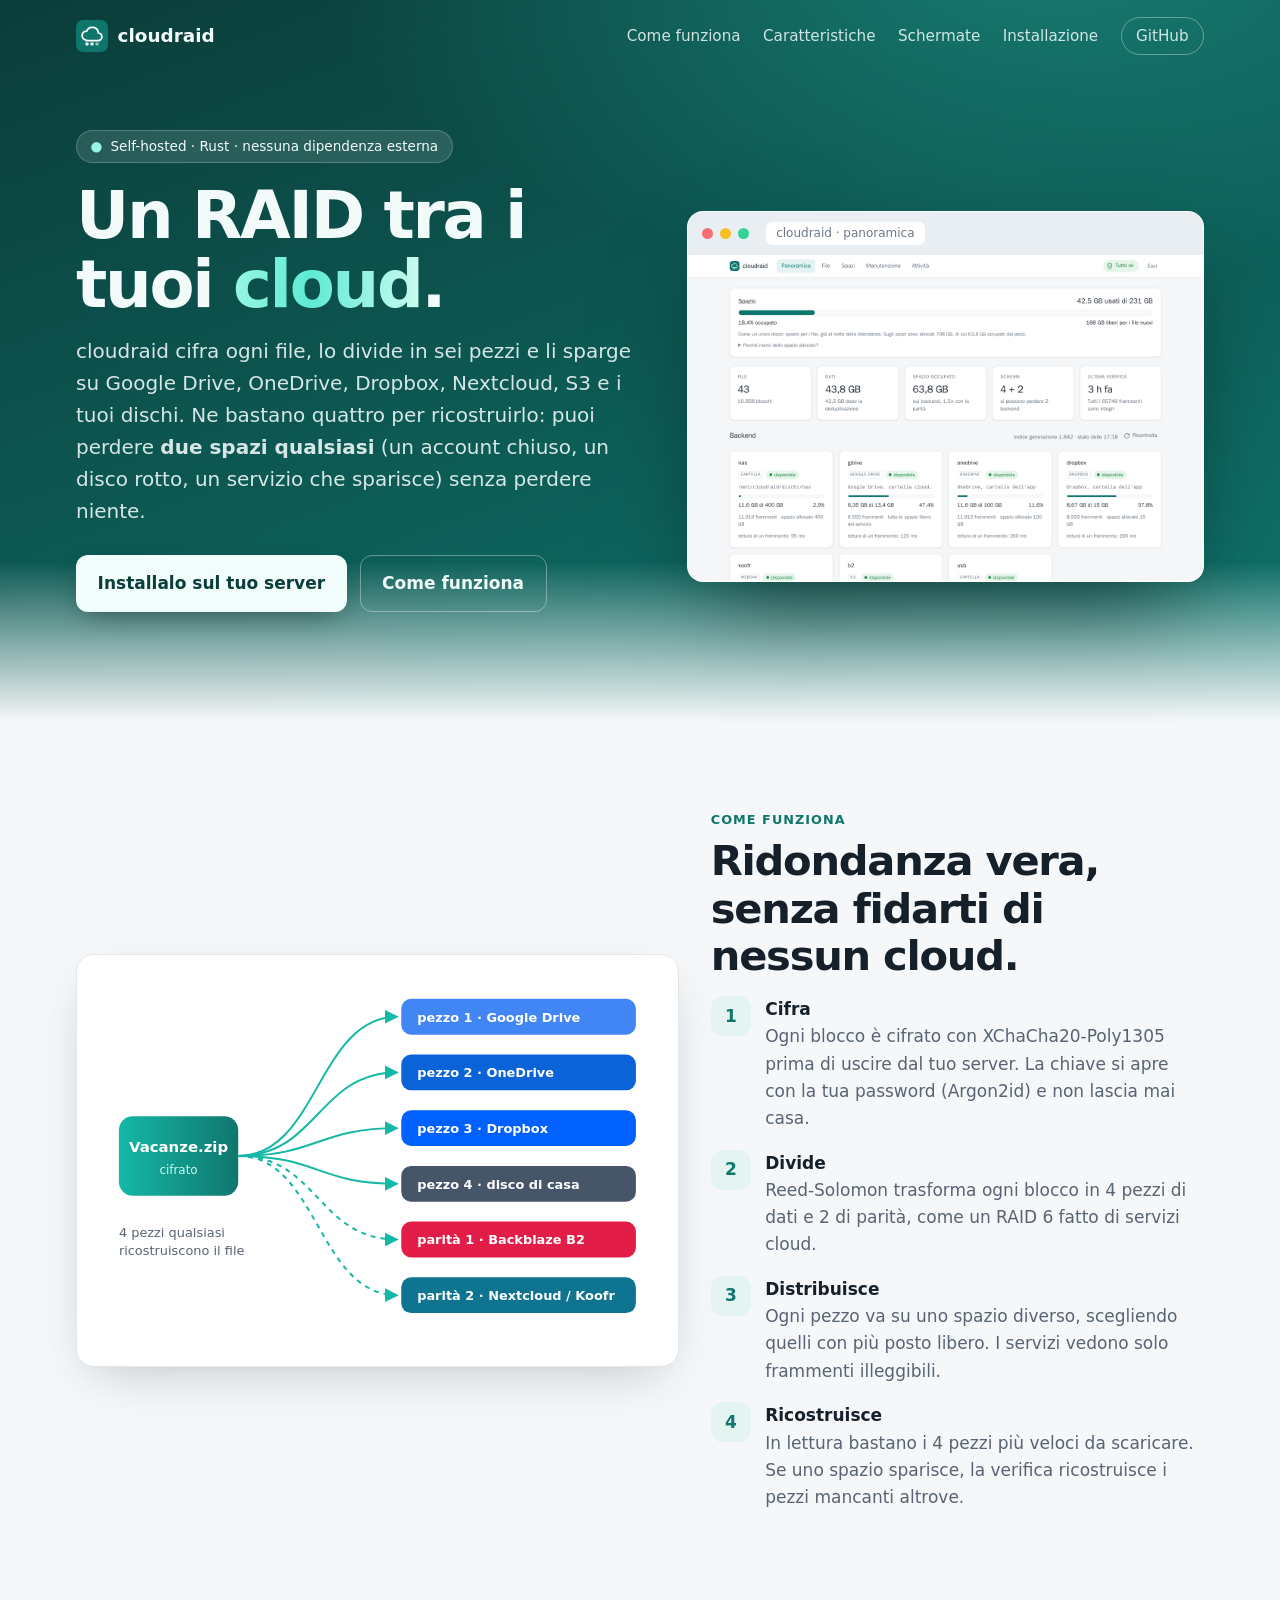
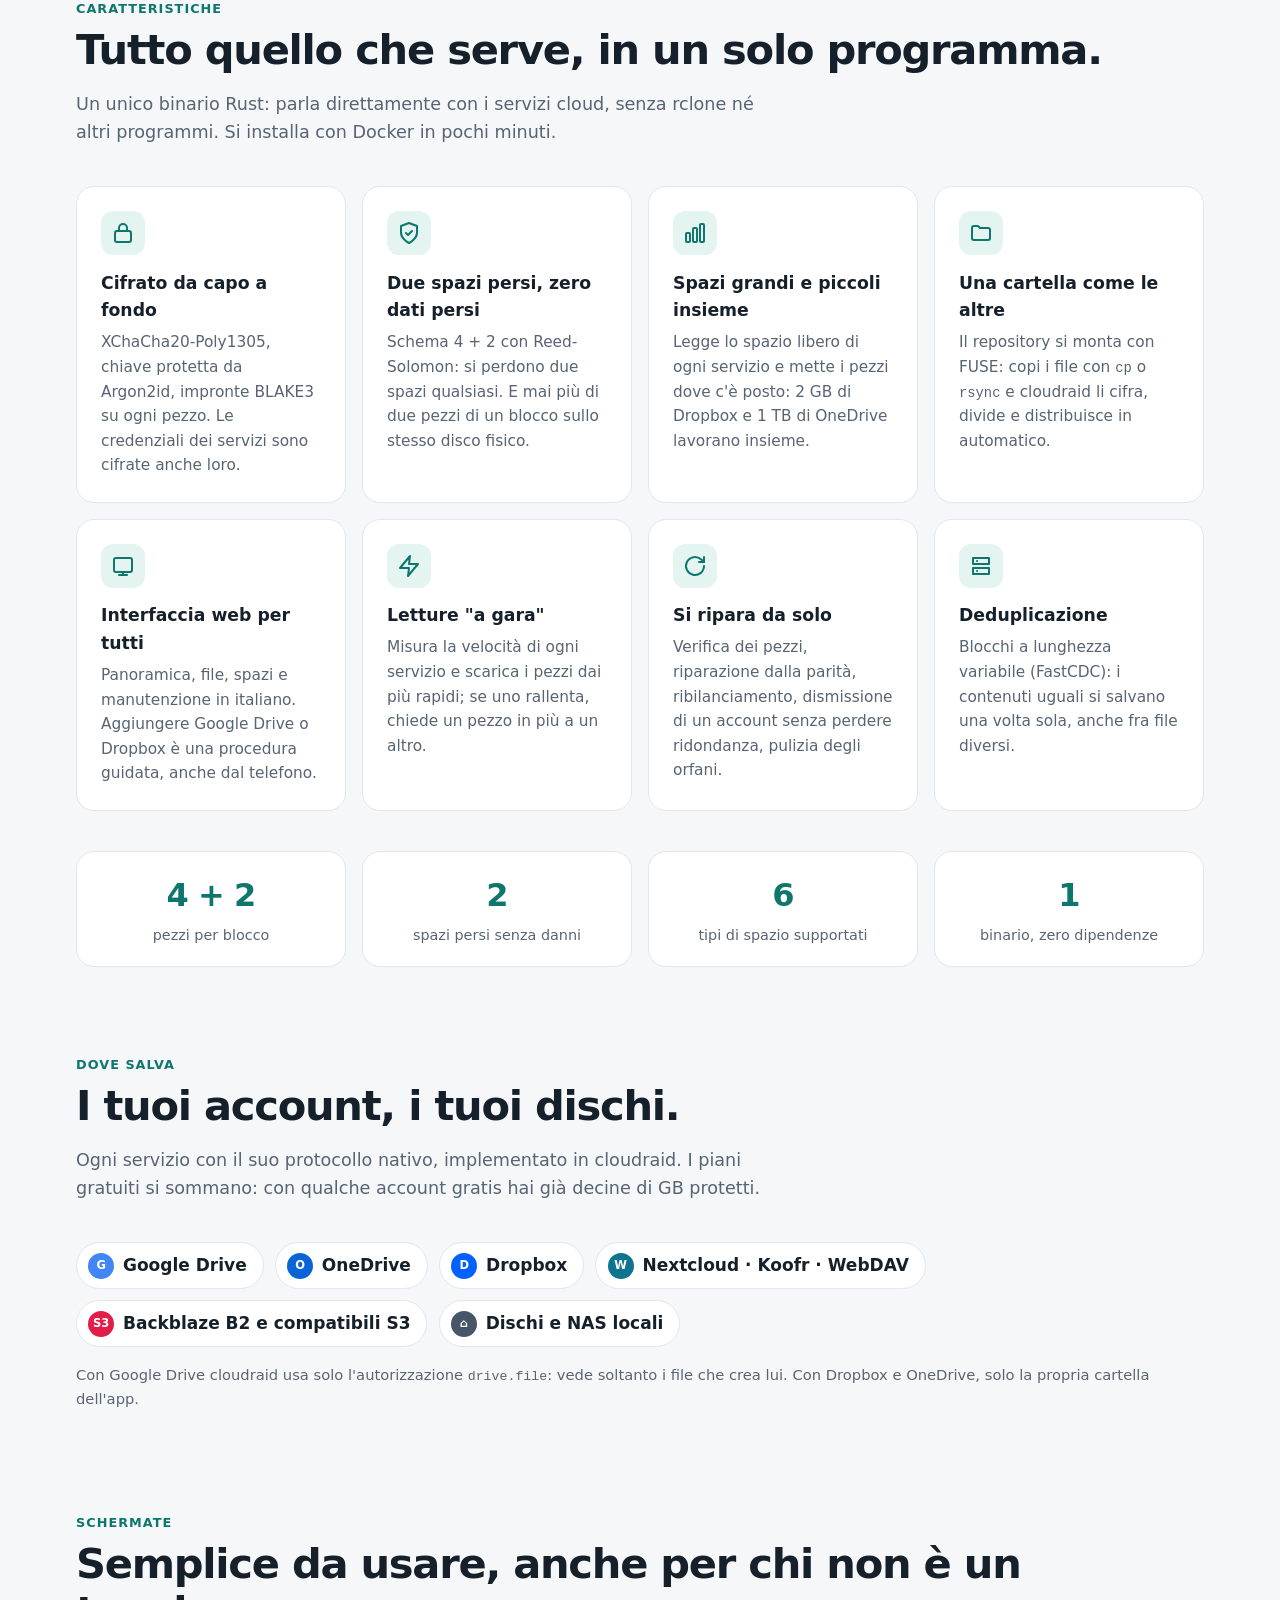
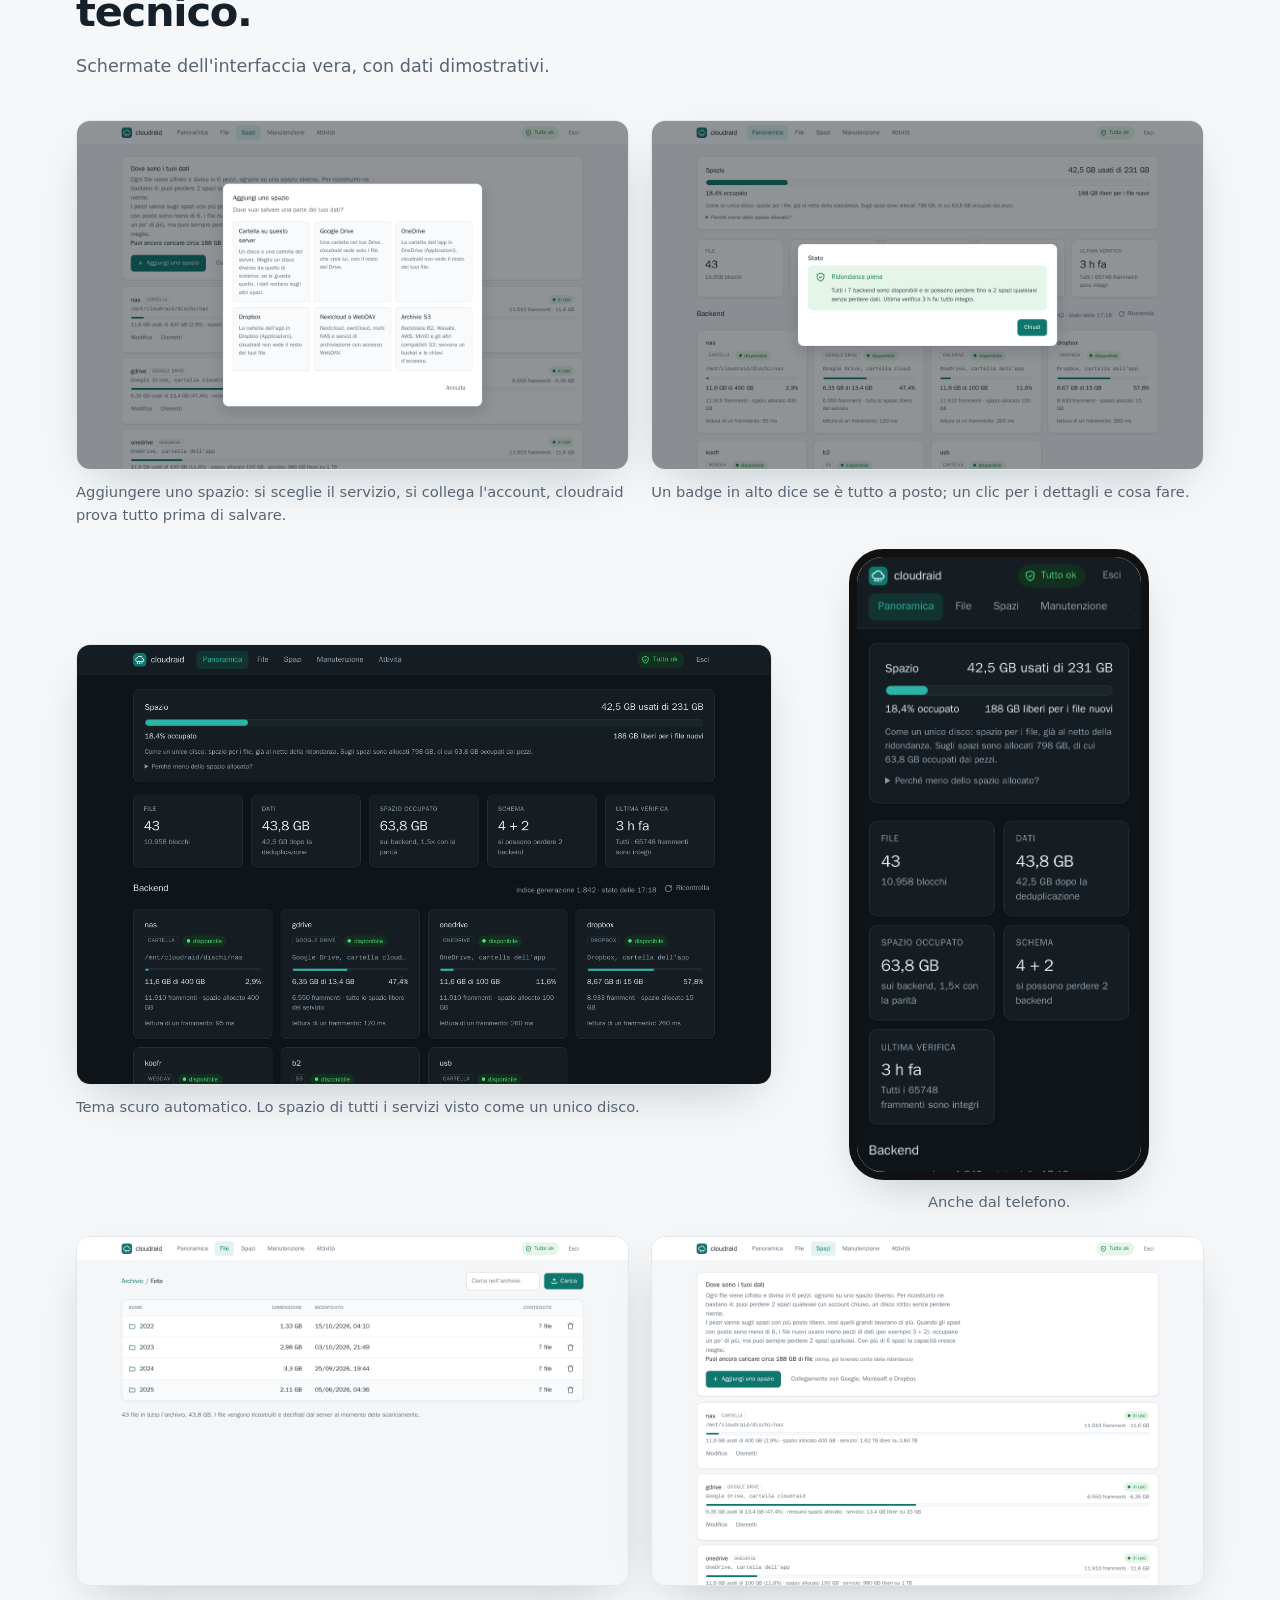
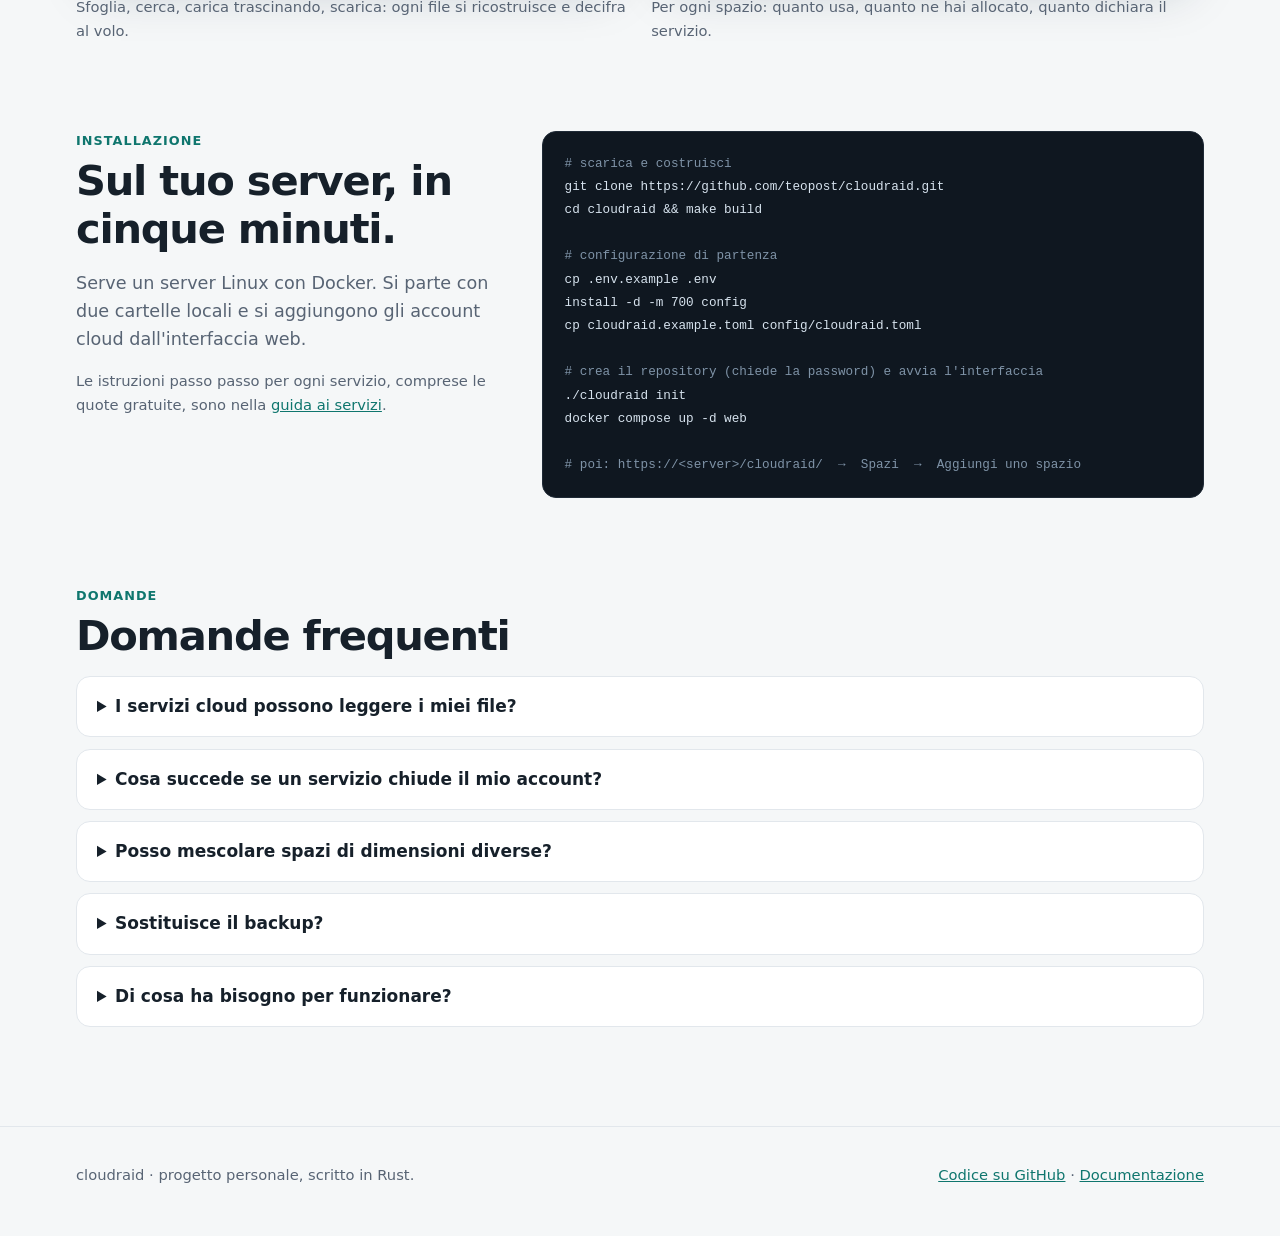
==== index.html @ 2f9f4016 "Landing page di cloudraid Co-Authored-By: Claude Opus 5.5 <noreply@anthropic.com>" ====
<!doctype html>
<html lang="it">
<head>
<meta charset="utf-8">
<meta name="viewport" content="width=device-width, initial-scale=1">
<title>cloudraid · un RAID tra i tuoi cloud</title>
<meta name="description" content="cloudraid divide ogni file in pezzi cifrati e li distribuisce su più servizi cloud e dischi: puoi perderne due qualsiasi senza perdere niente. Self-hosted, scritto in Rust, senza dipendenze esterne.">
<meta property="og:title" content="cloudraid · un RAID tra i tuoi cloud">
<meta property="og:description" content="Backup cifrato e ridondante su Google Drive, OneDrive, Dropbox, WebDAV, S3 e dischi locali. Puoi perdere due spazi qualsiasi senza perdere niente.">
<meta property="og:image" content="https://teopost.github.io/cloudraid/img/panoramica.png">
<meta property="og:type" content="website">
<link rel="icon" href="img/favicon.svg" type="image/svg+xml">
<style>
:root {
  --bg: #f5f7f8; --bg-2: #ffffff; --text: #16202a; --muted: #586474; --border: #e2e7ec;
  --accent: #0f766e; --accent-2: #14b8a6; --accent-soft: #e3f4f1; --shadow: 0 18px 50px -20px rgba(15, 40, 60, .28);
  --hero-1: #0b3d3a; --hero-2: #0f766e; --hero-text: #f2fbfa; --code-bg: #0f1720; --code-text: #d7e3ee;
  --radius: 18px;
}
@media (prefers-color-scheme: dark) {
  :root { --bg: #0d1217; --bg-2: #141b22; --text: #e7edf3; --muted: #9aa8b6; --border: #26313c;
    --accent: #2dd4bf; --accent-2: #5eead4; --accent-soft: #10302d; --shadow: 0 18px 50px -20px rgba(0, 0, 0, .7);
    --hero-1: #062724; --hero-2: #0c4f49; }
}
* { box-sizing: border-box; }
html { scroll-behavior: smooth; }
body { margin: 0; background: var(--bg); color: var(--text); font: 17px/1.6 ui-sans-serif, system-ui, -apple-system, "Segoe UI", Roboto, "Helvetica Neue", Arial, sans-serif; -webkit-font-smoothing: antialiased; }
img { max-width: 100%; height: auto; display: block; }
a { color: var(--accent); }
.wrap { max-width: 1160px; margin: 0 auto; padding: 0 16px; }
code { font-family: ui-monospace, SFMono-Regular, Menlo, Consolas, monospace; font-size: .9em; }

/* barra */
.nav { position: absolute; top: 0; left: 0; right: 0; z-index: 5; }
.nav .wrap { display: flex; align-items: center; justify-content: space-between; height: 72px; }
.logo { display: flex; align-items: center; gap: .6rem; color: var(--hero-text); text-decoration: none; font-weight: 700; font-size: 1.15rem; }
.logo img { width: 32px; height: 32px; }
.nav-links { display: flex; gap: 1.4rem; align-items: center; }
.nav-links a { color: rgba(242, 251, 250, .85); text-decoration: none; font-size: .95rem; }
.nav-links a:hover { color: #fff; }
.nav-links .gh { border: 1px solid rgba(255, 255, 255, .35); border-radius: 99px; padding: .35rem .9rem; }

/* eroe */
.hero { position: relative; overflow: hidden; color: var(--hero-text); background: radial-gradient(1200px 600px at 80% -10%, rgba(45, 212, 191, .35), transparent 60%), linear-gradient(160deg, var(--hero-1), var(--hero-2)); padding: 130px 0 110px; }
.hero::after { content: ""; position: absolute; inset: auto 0 0 0; height: 160px; background: linear-gradient(transparent, var(--bg)); }
.hero-grid { position: relative; z-index: 1; display: grid; gap: 2.5rem; }
.eyebrow { display: inline-flex; gap: .5rem; align-items: center; background: rgba(255, 255, 255, .12); border: 1px solid rgba(255, 255, 255, .2); border-radius: 99px; padding: .3rem .85rem; font-size: .85rem; }
.eyebrow b { color: #99f6e4; }
.hero h1 { font-size: clamp(2.3rem, 5.4vw, 4.1rem); line-height: 1.05; letter-spacing: -.035em; margin: 1.1rem 0 1rem; max-width: 15ch; }
.hero h1 span { background: linear-gradient(90deg, #99f6e4, #5eead4 40%, #ccfbf1); -webkit-background-clip: text; background-clip: text; color: transparent; }
.hero p.lead { font-size: clamp(1.05rem, 2vw, 1.25rem); max-width: 40rem; color: rgba(242, 251, 250, .88); margin: 0 0 1.8rem; }
.cta { display: flex; flex-wrap: wrap; gap: .8rem; }
.btn { display: inline-flex; align-items: center; gap: .5rem; padding: .85rem 1.35rem; border-radius: 12px; font-weight: 650; text-decoration: none; transition: transform .15s ease, box-shadow .15s ease; }
.btn:hover { transform: translateY(-1px); }
.btn-primary { background: #f0fdfa; color: #0b3d3a; box-shadow: 0 10px 30px -10px rgba(0, 0, 0, .45); }
.btn-ghost { color: #f0fdfa; border: 1px solid rgba(255, 255, 255, .35); }
.shot { border-radius: 14px; overflow: hidden; box-shadow: var(--shadow); border: 1px solid var(--border); background: var(--bg-2); }
.browser { border-radius: 16px; overflow: hidden; box-shadow: 0 40px 90px -30px rgba(0, 0, 0, .55); border: 1px solid rgba(255, 255, 255, .18); background: #fff; }
.browser-bar { display: flex; gap: 7px; align-items: center; padding: 10px 14px; background: #e9eef2; }
.browser-bar i { width: 11px; height: 11px; border-radius: 50%; background: #f87171; display: block; }
.browser-bar i:nth-child(2) { background: #fbbf24; } .browser-bar i:nth-child(3) { background: #34d399; }
.browser-bar span { margin-left: 10px; font-size: .75rem; color: #6b7785; background: #fff; border-radius: 6px; padding: 2px 10px; }
.hero-shot { position: relative; z-index: 1; margin-top: 3.2rem; }

/* sezioni */
section { padding: 88px 0; }
.kicker { color: var(--accent); font-weight: 700; letter-spacing: .08em; text-transform: uppercase; font-size: .8rem; }
h2 { font-size: clamp(1.8rem, 3.6vw, 2.6rem); letter-spacing: -.03em; line-height: 1.15; margin: .4rem 0 1rem; }
.sub { color: var(--muted); font-size: 1.1rem; max-width: 44rem; margin: 0 0 2.5rem; }

/* come funziona */
.how { display: grid; gap: 2rem; align-items: center; }
.diagram { background: var(--bg-2); border: 1px solid var(--border); border-radius: var(--radius); padding: 22px; box-shadow: var(--shadow); }
.diagram svg { width: 100%; height: auto; }
.diagram text { font-family: inherit; fill: var(--text); }
.steps { display: grid; gap: 1.1rem; margin: 0; padding: 0; list-style: none; counter-reset: s; }
.steps li { counter-increment: s; display: grid; grid-template-columns: 40px 1fr; gap: .9rem; align-items: start; }
.steps li::before { content: counter(s); display: grid; place-items: center; width: 40px; height: 40px; border-radius: 12px; background: var(--accent-soft); color: var(--accent); font-weight: 800; }
.steps b { display: block; }
.steps span { color: var(--muted); }

/* caratteristiche */
.features { display: grid; gap: 1rem; grid-template-columns: repeat(auto-fit, minmax(250px, 1fr)); }
.card { background: var(--bg-2); border: 1px solid var(--border); border-radius: var(--radius); padding: 24px; transition: transform .2s ease, box-shadow .2s ease; }
.card:hover { transform: translateY(-3px); box-shadow: var(--shadow); }
.ico { width: 44px; height: 44px; border-radius: 12px; display: grid; place-items: center; background: var(--accent-soft); color: var(--accent); margin-bottom: .9rem; }
.ico svg { width: 24px; height: 24px; }
.card h3 { margin: 0 0 .35rem; font-size: 1.08rem; }
.card p { margin: 0; color: var(--muted); font-size: .96rem; }

/* servizi */
.services { display: flex; flex-wrap: wrap; gap: .7rem; }
.svc { display: inline-flex; align-items: center; gap: .55rem; background: var(--bg-2); border: 1px solid var(--border); border-radius: 99px; padding: .55rem 1rem .55rem .7rem; font-weight: 600; }
.svc i { width: 26px; height: 26px; border-radius: 50%; display: grid; place-items: center; color: #fff; font-style: normal; font-size: .72rem; font-weight: 800; }
.note { color: var(--muted); font-size: .92rem; margin-top: 1rem; }

/* galleria */
.gallery { display: grid; gap: 1.4rem; }
.gallery figure { margin: 0; }
.gallery figcaption { color: var(--muted); font-size: .92rem; margin-top: .6rem; }
.gallery .row { display: grid; gap: 1.4rem; }
.phone { max-width: 300px; margin: 0 auto; border-radius: 34px; overflow: hidden; border: 8px solid #111; box-shadow: var(--shadow); }

/* numeri */
.stats { display: grid; grid-template-columns: repeat(auto-fit, minmax(170px, 1fr)); gap: 1rem; margin-top: 2.5rem; }
.stat { text-align: center; padding: 18px; border-radius: var(--radius); background: var(--bg-2); border: 1px solid var(--border); }
.stat b { display: block; font-size: 2rem; letter-spacing: -.03em; color: var(--accent); }
.stat span { color: var(--muted); font-size: .9rem; }

/* installazione */
pre { background: var(--code-bg); color: var(--code-text); border-radius: 14px; padding: 20px 22px; overflow-x: auto; font-size: .88rem; line-height: 1.65; margin: 0; border: 1px solid #1f2a36; }
pre .c { color: #7f93a7; }
.install { display: grid; gap: 1.5rem; align-items: start; }

/* domande */
details { background: var(--bg-2); border: 1px solid var(--border); border-radius: 14px; padding: 16px 20px; margin-bottom: .7rem; }
summary { cursor: pointer; font-weight: 650; }
details p { color: var(--muted); margin: .7rem 0 0; }

footer { border-top: 1px solid var(--border); padding: 36px 0 50px; color: var(--muted); font-size: .92rem; }
footer .wrap { display: flex; flex-wrap: wrap; justify-content: space-between; gap: 1rem; }

@media (min-width: 900px) {
  .hero-grid { grid-template-columns: 1.05fr .95fr; align-items: center; }
  .how { grid-template-columns: 1.1fr .9fr; }
  .gallery .row { grid-template-columns: 1fr 1fr; }
  .gallery .row.wide { grid-template-columns: 1.7fr 1fr; align-items: center; }
  .install { grid-template-columns: .8fr 1.2fr; }
}
@media (max-width: 640px) {
  .nav-links a:not(.gh) { display: none; }
  section { padding: 64px 0; }
  .hero { padding-top: 104px; }
}
@media (prefers-reduced-motion: reduce) { * { transition: none !important; scroll-behavior: auto !important; } }
</style>
</head>
<body>

<header class="nav">
  <div class="wrap">
    <a class="logo" href="#"><img src="img/favicon.svg" alt="">cloudraid</a>
    <nav class="nav-links" aria-label="Sezioni">
      <a href="#come-funziona">Come funziona</a>
      <a href="#caratteristiche">Caratteristiche</a>
      <a href="#schermate">Schermate</a>
      <a href="#installazione">Installazione</a>
      <a class="gh" href="https://github.com/teopost/cloudraid">GitHub</a>
    </nav>
  </div>
</header>

<div class="hero">
  <div class="wrap">
    <div class="hero-grid">
      <div>
        <span class="eyebrow"><b>●</b> Self-hosted · Rust · nessuna dipendenza esterna</span>
        <h1>Un RAID tra i tuoi <span>cloud</span>.</h1>
        <p class="lead">cloudraid cifra ogni file, lo divide in sei pezzi e li sparge su Google Drive, OneDrive, Dropbox,
          Nextcloud, S3 e i tuoi dischi. Ne bastano quattro per ricostruirlo: puoi perdere <b>due spazi qualsiasi</b>
          (un account chiuso, un disco rotto, un servizio che sparisce) senza perdere niente.</p>
        <div class="cta">
          <a class="btn btn-primary" href="#installazione">Installalo sul tuo server</a>
          <a class="btn btn-ghost" href="#come-funziona">Come funziona</a>
        </div>
      </div>
      <div class="browser hero-shot">
        <div class="browser-bar"><i></i><i></i><i></i><span>cloudraid · panoramica</span></div>
        <img src="img/panoramica.png" alt="La panoramica di cloudraid: spazio come un unico disco e stato dei sette spazi" width="2720" height="1720">
      </div>
    </div>
  </div>
</div>

<section id="come-funziona">
  <div class="wrap how">
    <div class="diagram" aria-label="Schema: un file cifrato diviso in sei pezzi su sei spazi diversi">
      <svg viewBox="0 0 560 360" role="img">
        <defs>
          <linearGradient id="g" x1="0" x2="1"><stop offset="0" stop-color="#14b8a6"/><stop offset="1" stop-color="#0f766e"/></linearGradient>
          <marker id="a" viewBox="0 0 10 10" refX="9" refY="5" markerWidth="7" markerHeight="7" orient="auto"><path d="M0 0L10 5L0 10z" fill="#14b8a6"/></marker>
        </defs>
        <rect x="20" y="140" width="120" height="80" rx="14" fill="url(#g)"/>
        <text x="80" y="176" text-anchor="middle" font-size="15" font-weight="700" style="fill:#fff">Vacanze.zip</text>
        <text x="80" y="198" text-anchor="middle" font-size="12" style="fill:#ccfbf1">cifrato</text>
        <g stroke="#14b8a6" stroke-width="2" fill="none" marker-end="url(#a)">
          <path d="M140 180 C 220 180, 220 40, 300 40"/>
          <path d="M140 180 C 220 180, 220 96, 300 96"/>
          <path d="M140 180 C 220 180, 220 152, 300 152"/>
          <path d="M140 180 C 220 180, 220 208, 300 208"/>
          <path d="M140 180 C 220 180, 220 264, 300 264" stroke-dasharray="5 5"/>
          <path d="M140 180 C 220 180, 220 320, 300 320" stroke-dasharray="5 5"/>
        </g>
        <g font-size="13" font-weight="650">
          <rect x="304" y="22" width="236" height="36" rx="10" fill="#4285f4"/><text x="320" y="45" style="fill:#fff">pezzo 1 · Google Drive</text>
          <rect x="304" y="78" width="236" height="36" rx="10" fill="#0a64d8"/><text x="320" y="101" style="fill:#fff">pezzo 2 · OneDrive</text>
          <rect x="304" y="134" width="236" height="36" rx="10" fill="#0061fe"/><text x="320" y="157" style="fill:#fff">pezzo 3 · Dropbox</text>
          <rect x="304" y="190" width="236" height="36" rx="10" fill="#475569"/><text x="320" y="213" style="fill:#fff">pezzo 4 · disco di casa</text>
          <rect x="304" y="246" width="236" height="36" rx="10" fill="#e11d48"/><text x="320" y="269" style="fill:#fff">parità 1 · Backblaze B2</text>
          <rect x="304" y="302" width="236" height="36" rx="10" fill="#0e7490"/><text x="320" y="325" style="fill:#fff">parità 2 · Nextcloud / Koofr</text>
        </g>
        <text x="20" y="262" font-size="13" style="fill:var(--muted)">4 pezzi qualsiasi</text>
        <text x="20" y="280" font-size="13" style="fill:var(--muted)">ricostruiscono il file</text>
      </svg>
    </div>
    <div>
      <div class="kicker">Come funziona</div>
      <h2>Ridondanza vera, senza fidarti di nessun cloud.</h2>
      <ol class="steps">
        <li><div><b>Cifra</b><span>Ogni blocco è cifrato con XChaCha20-Poly1305 prima di uscire dal tuo server. La chiave si apre con la tua password (Argon2id) e non lascia mai casa.</span></div></li>
        <li><div><b>Divide</b><span>Reed-Solomon trasforma ogni blocco in 4 pezzi di dati e 2 di parità, come un RAID 6 fatto di servizi cloud.</span></div></li>
        <li><div><b>Distribuisce</b><span>Ogni pezzo va su uno spazio diverso, scegliendo quelli con più posto libero. I servizi vedono solo frammenti illeggibili.</span></div></li>
        <li><div><b>Ricostruisce</b><span>In lettura bastano i 4 pezzi più veloci da scaricare. Se uno spazio sparisce, la verifica ricostruisce i pezzi mancanti altrove.</span></div></li>
      </ol>
    </div>
  </div>
</section>

<section id="caratteristiche" style="padding-top:0">
  <div class="wrap">
    <div class="kicker">Caratteristiche</div>
    <h2>Tutto quello che serve, in un solo programma.</h2>
    <p class="sub">Un unico binario Rust: parla direttamente con i servizi cloud, senza rclone né altri programmi. Si installa con Docker in pochi minuti.</p>
    <div class="features">
      <div class="card"><div class="ico"><svg viewBox="0 0 24 24" fill="none" stroke="currentColor" stroke-width="2" stroke-linecap="round" stroke-linejoin="round"><rect x="4" y="10" width="16" height="11" rx="2"/><path d="M8 10V7a4 4 0 0 1 8 0v3"/></svg></div>
        <h3>Cifrato da capo a fondo</h3><p>XChaCha20-Poly1305, chiave protetta da Argon2id, impronte BLAKE3 su ogni pezzo. Le credenziali dei servizi sono cifrate anche loro.</p></div>
      <div class="card"><div class="ico"><svg viewBox="0 0 24 24" fill="none" stroke="currentColor" stroke-width="2" stroke-linecap="round" stroke-linejoin="round"><path d="M12 22s8-4 8-10V5l-8-3-8 3v7c0 6 8 10 8 10z"/><path d="m9 12 2 2 4-4"/></svg></div>
        <h3>Due spazi persi, zero dati persi</h3><p>Schema 4 + 2 con Reed-Solomon: si perdono due spazi qualsiasi. E mai più di due pezzi di un blocco sullo stesso disco fisico.</p></div>
      <div class="card"><div class="ico"><svg viewBox="0 0 24 24" fill="none" stroke="currentColor" stroke-width="2" stroke-linecap="round" stroke-linejoin="round"><rect x="3" y="12" width="4" height="9" rx="1"/><rect x="10" y="7" width="4" height="14" rx="1"/><rect x="17" y="3" width="4" height="18" rx="1"/></svg></div>
        <h3>Spazi grandi e piccoli insieme</h3><p>Legge lo spazio libero di ogni servizio e mette i pezzi dove c'è posto: 2 GB di Dropbox e 1 TB di OneDrive lavorano insieme.</p></div>
      <div class="card"><div class="ico"><svg viewBox="0 0 24 24" fill="none" stroke="currentColor" stroke-width="2" stroke-linecap="round" stroke-linejoin="round"><path d="M3 7a2 2 0 0 1 2-2h4l2 2h8a2 2 0 0 1 2 2v8a2 2 0 0 1-2 2H5a2 2 0 0 1-2-2z"/></svg></div>
        <h3>Una cartella come le altre</h3><p>Il repository si monta con FUSE: copi i file con <code>cp</code> o <code>rsync</code> e cloudraid li cifra, divide e distribuisce in automatico.</p></div>
      <div class="card"><div class="ico"><svg viewBox="0 0 24 24" fill="none" stroke="currentColor" stroke-width="2" stroke-linecap="round" stroke-linejoin="round"><rect x="3" y="4" width="18" height="14" rx="2"/><path d="M8 21h8M12 18v3"/></svg></div>
        <h3>Interfaccia web per tutti</h3><p>Panoramica, file, spazi e manutenzione in italiano. Aggiungere Google Drive o Dropbox è una procedura guidata, anche dal telefono.</p></div>
      <div class="card"><div class="ico"><svg viewBox="0 0 24 24" fill="none" stroke="currentColor" stroke-width="2" stroke-linecap="round" stroke-linejoin="round"><path d="M13 2 3 14h9l-1 8 10-12h-9l1-8z"/></svg></div>
        <h3>Letture "a gara"</h3><p>Misura la velocità di ogni servizio e scarica i pezzi dai più rapidi; se uno rallenta, chiede un pezzo in più a un altro.</p></div>
      <div class="card"><div class="ico"><svg viewBox="0 0 24 24" fill="none" stroke="currentColor" stroke-width="2" stroke-linecap="round" stroke-linejoin="round"><path d="M21 12a9 9 0 1 1-3-6.7L21 8"/><path d="M21 3v5h-5"/></svg></div>
        <h3>Si ripara da solo</h3><p>Verifica dei pezzi, riparazione dalla parità, ribilanciamento, dismissione di un account senza perdere ridondanza, pulizia degli orfani.</p></div>
      <div class="card"><div class="ico"><svg viewBox="0 0 24 24" fill="none" stroke="currentColor" stroke-width="2" stroke-linecap="round" stroke-linejoin="round"><path d="M4 4h16v6H4zM4 14h16v6H4z"/><path d="M8 7h.01M8 17h.01"/></svg></div>
        <h3>Deduplicazione</h3><p>Blocchi a lunghezza variabile (FastCDC): i contenuti uguali si salvano una volta sola, anche fra file diversi.</p></div>
    </div>
    <div class="stats">
      <div class="stat"><b>4 + 2</b><span>pezzi per blocco</span></div>
      <div class="stat"><b>2</b><span>spazi persi senza danni</span></div>
      <div class="stat"><b>6</b><span>tipi di spazio supportati</span></div>
      <div class="stat"><b>1</b><span>binario, zero dipendenze</span></div>
    </div>
  </div>
</section>

<section id="servizi" style="padding-top:0">
  <div class="wrap">
    <div class="kicker">Dove salva</div>
    <h2>I tuoi account, i tuoi dischi.</h2>
    <p class="sub">Ogni servizio con il suo protocollo nativo, implementato in cloudraid. I piani gratuiti si sommano: con qualche account gratis hai già decine di GB protetti.</p>
    <div class="services">
      <span class="svc"><i style="background:#4285f4">G</i>Google Drive</span>
      <span class="svc"><i style="background:#0a64d8">O</i>OneDrive</span>
      <span class="svc"><i style="background:#0061fe">D</i>Dropbox</span>
      <span class="svc"><i style="background:#0e7490">W</i>Nextcloud · Koofr · WebDAV</span>
      <span class="svc"><i style="background:#e11d48">S3</i>Backblaze B2 e compatibili S3</span>
      <span class="svc"><i style="background:#475569">⌂</i>Dischi e NAS locali</span>
    </div>
    <p class="note">Con Google Drive cloudraid usa solo l'autorizzazione <code>drive.file</code>: vede soltanto i file che crea lui. Con Dropbox e OneDrive, solo la propria cartella dell'app.</p>
  </div>
</section>

<section id="schermate" style="padding-top:0">
  <div class="wrap">
    <div class="kicker">Schermate</div>
    <h2>Semplice da usare, anche per chi non è un tecnico.</h2>
    <p class="sub">Schermate dell'interfaccia vera, con dati dimostrativi.</p>
    <div class="gallery">
      <div class="row">
        <figure><div class="shot"><img loading="lazy" src="img/aggiungi.png" alt="Procedura guidata per aggiungere uno spazio" width="2720" height="1720"></div>
          <figcaption>Aggiungere uno spazio: si sceglie il servizio, si collega l'account, cloudraid prova tutto prima di salvare.</figcaption></figure>
        <figure><div class="shot"><img loading="lazy" src="img/stato.png" alt="Badge di stato e dettagli della ridondanza" width="2720" height="1720"></div>
          <figcaption>Un badge in alto dice se è tutto a posto; un clic per i dettagli e cosa fare.</figcaption></figure>
      </div>
      <div class="row wide">
        <figure><div class="shot"><img loading="lazy" src="img/panoramica-scura.png" alt="Panoramica in tema scuro" width="2720" height="1720"></div>
          <figcaption>Tema scuro automatico. Lo spazio di tutti i servizi visto come un unico disco.</figcaption></figure>
        <figure><div class="phone"><img loading="lazy" src="img/telefono.png" alt="cloudraid sul telefono" width="1170" height="2532"></div>
          <figcaption style="text-align:center">Anche dal telefono.</figcaption></figure>
      </div>
      <div class="row">
        <figure><div class="shot"><img loading="lazy" src="img/file.png" alt="Elenco dei file" width="2720" height="1720"></div>
          <figcaption>Sfoglia, cerca, carica trascinando, scarica: ogni file si ricostruisce e decifra al volo.</figcaption></figure>
        <figure><div class="shot"><img loading="lazy" src="img/spazi.png" alt="Pagina degli spazi con spazio allocato" width="2720" height="1720"></div>
          <figcaption>Per ogni spazio: quanto usa, quanto ne hai allocato, quanto dichiara il servizio.</figcaption></figure>
      </div>
    </div>
  </div>
</section>

<section id="installazione" style="padding-top:0">
  <div class="wrap install">
    <div>
      <div class="kicker">Installazione</div>
      <h2>Sul tuo server, in cinque minuti.</h2>
      <p class="sub" style="margin-bottom:1rem">Serve un server Linux con Docker. Si parte con due cartelle locali e si aggiungono gli account cloud dall'interfaccia web.</p>
      <p class="note">Le istruzioni passo passo per ogni servizio, comprese le quote gratuite, sono nella <a href="https://github.com/teopost/cloudraid/blob/main/docs/servizi.md">guida ai servizi</a>.</p>
    </div>
    <pre><code><span class="c"># scarica e costruisci</span>
git clone https://github.com/teopost/cloudraid.git
cd cloudraid && make build

<span class="c"># configurazione di partenza</span>
cp .env.example .env
install -d -m 700 config
cp cloudraid.example.toml config/cloudraid.toml

<span class="c"># crea il repository (chiede la password) e avvia l'interfaccia</span>
./cloudraid init
docker compose up -d web

<span class="c"># poi: https://&lt;server&gt;/cloudraid/  →  Spazi  →  Aggiungi uno spazio</span></code></pre>
  </div>
</section>

<section id="domande" style="padding-top:0">
  <div class="wrap">
    <div class="kicker">Domande</div>
    <h2>Domande frequenti</h2>
    <details><summary>I servizi cloud possono leggere i miei file?</summary><p>No. Ricevono solo pezzi cifrati, e di norma ogni servizio ha un solo pezzo di ogni blocco. Senza la chiave, che resta sul tuo server protetta dalla tua password, sono dati illeggibili.</p></details>
    <details><summary>Cosa succede se un servizio chiude il mio account?</summary><p>Niente di grave: i file si leggono dagli altri spazi. Aggiungi un nuovo spazio, premi "Verifica e ripara" e i pezzi mancanti vengono ricostruiti dalla parità e salvati lì.</p></details>
    <details><summary>Posso mescolare spazi di dimensioni diverse?</summary><p>Sì. cloudraid legge lo spazio libero di ogni servizio (o quello che allochi tu) e distribuisce i pezzi di conseguenza. La panoramica mostra quanto puoi ancora caricare, già al netto della ridondanza.</p></details>
    <details><summary>Sostituisce il backup?</summary><p>È un archivio ridondante, non un backup con versioni: se cancelli un file, è cancellato ovunque. Ha senso affiancarlo a un backup tradizionale, oppure usarlo come destinazione dei backup.</p></details>
    <details><summary>Di cosa ha bisogno per funzionare?</summary><p>Di un server Linux con Docker (anche un mini PC), di almeno sei spazi (cartelle, dischi o account cloud) e, per Google, Microsoft e Dropbox, di registrare l'app una volta sola presso il servizio: l'interfaccia ti guida passo passo.</p></details>
  </div>
</section>

<footer>
  <div class="wrap">
    <span>cloudraid · progetto personale, scritto in Rust.</span>
    <span><a href="https://github.com/teopost/cloudraid">Codice su GitHub</a> · <a href="https://github.com/teopost/cloudraid/blob/main/README.md">Documentazione</a></span>
  </div>
</footer>
</body>
</html>
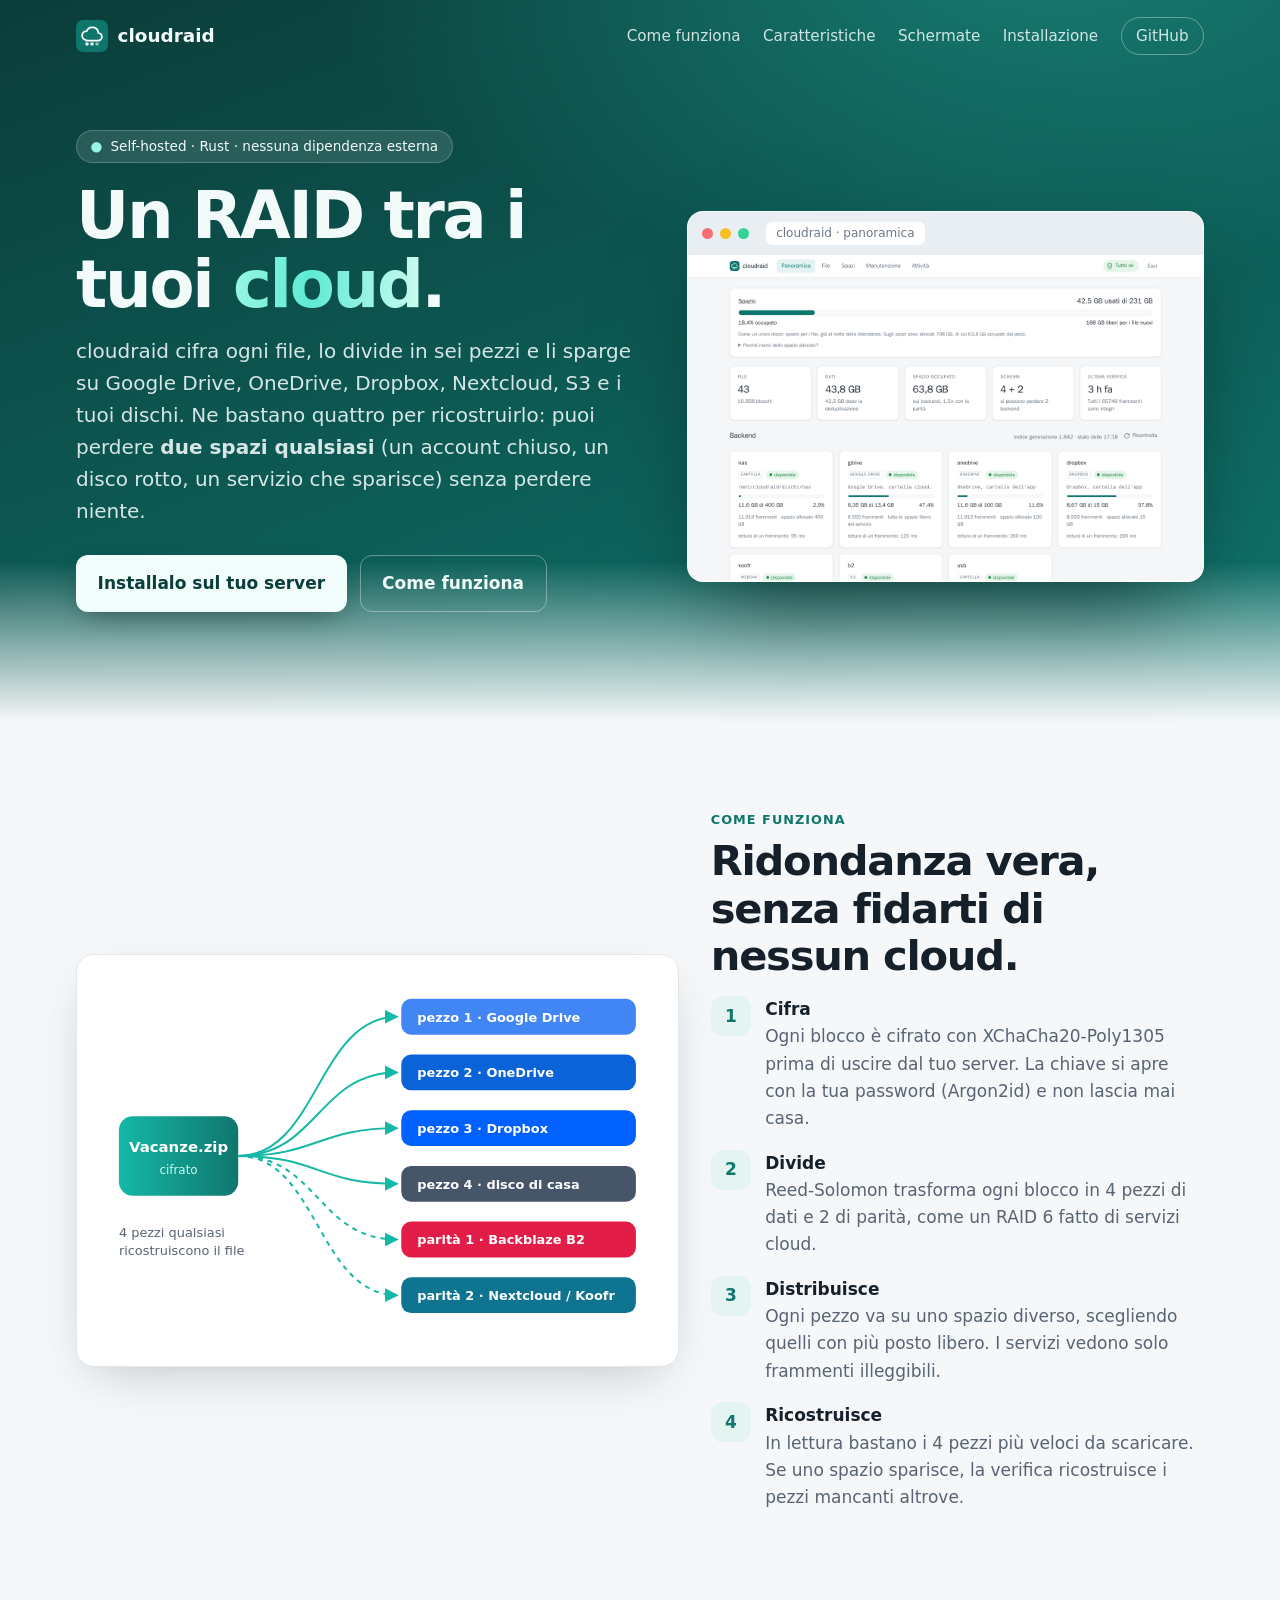
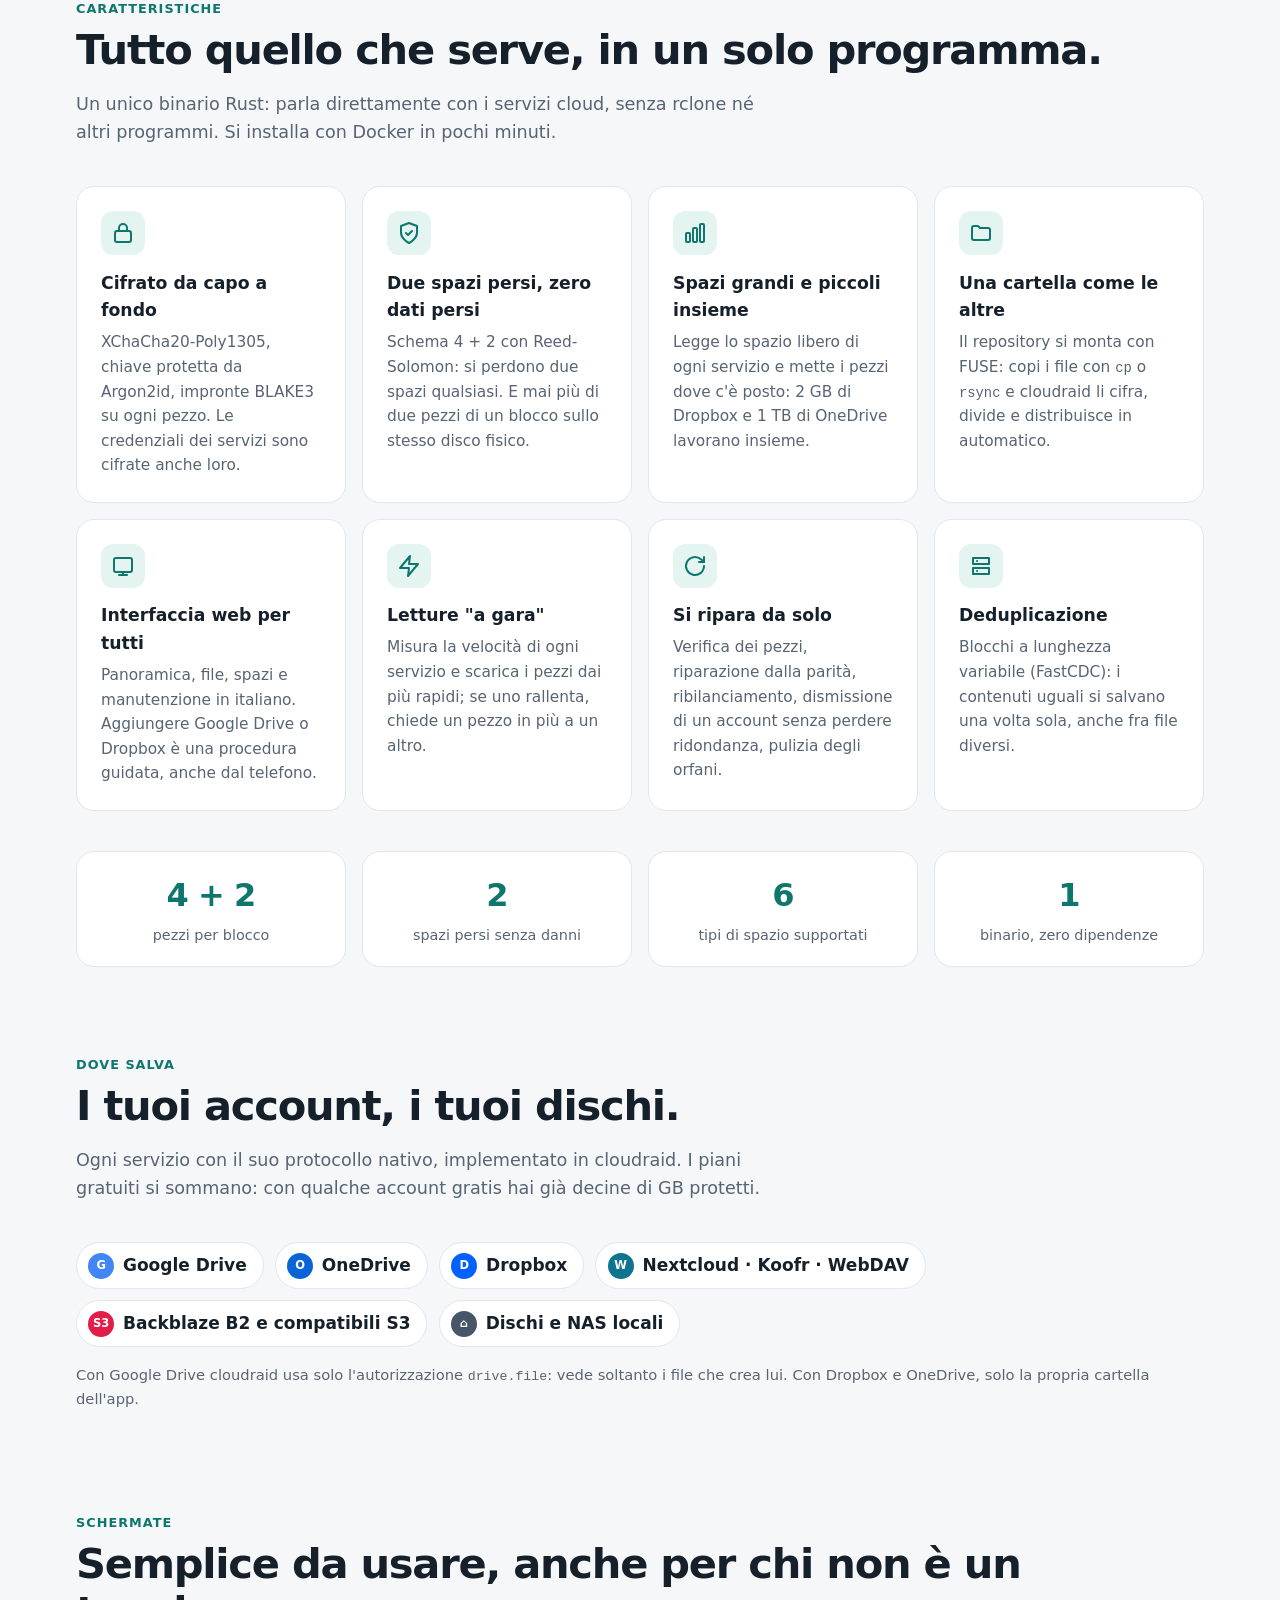
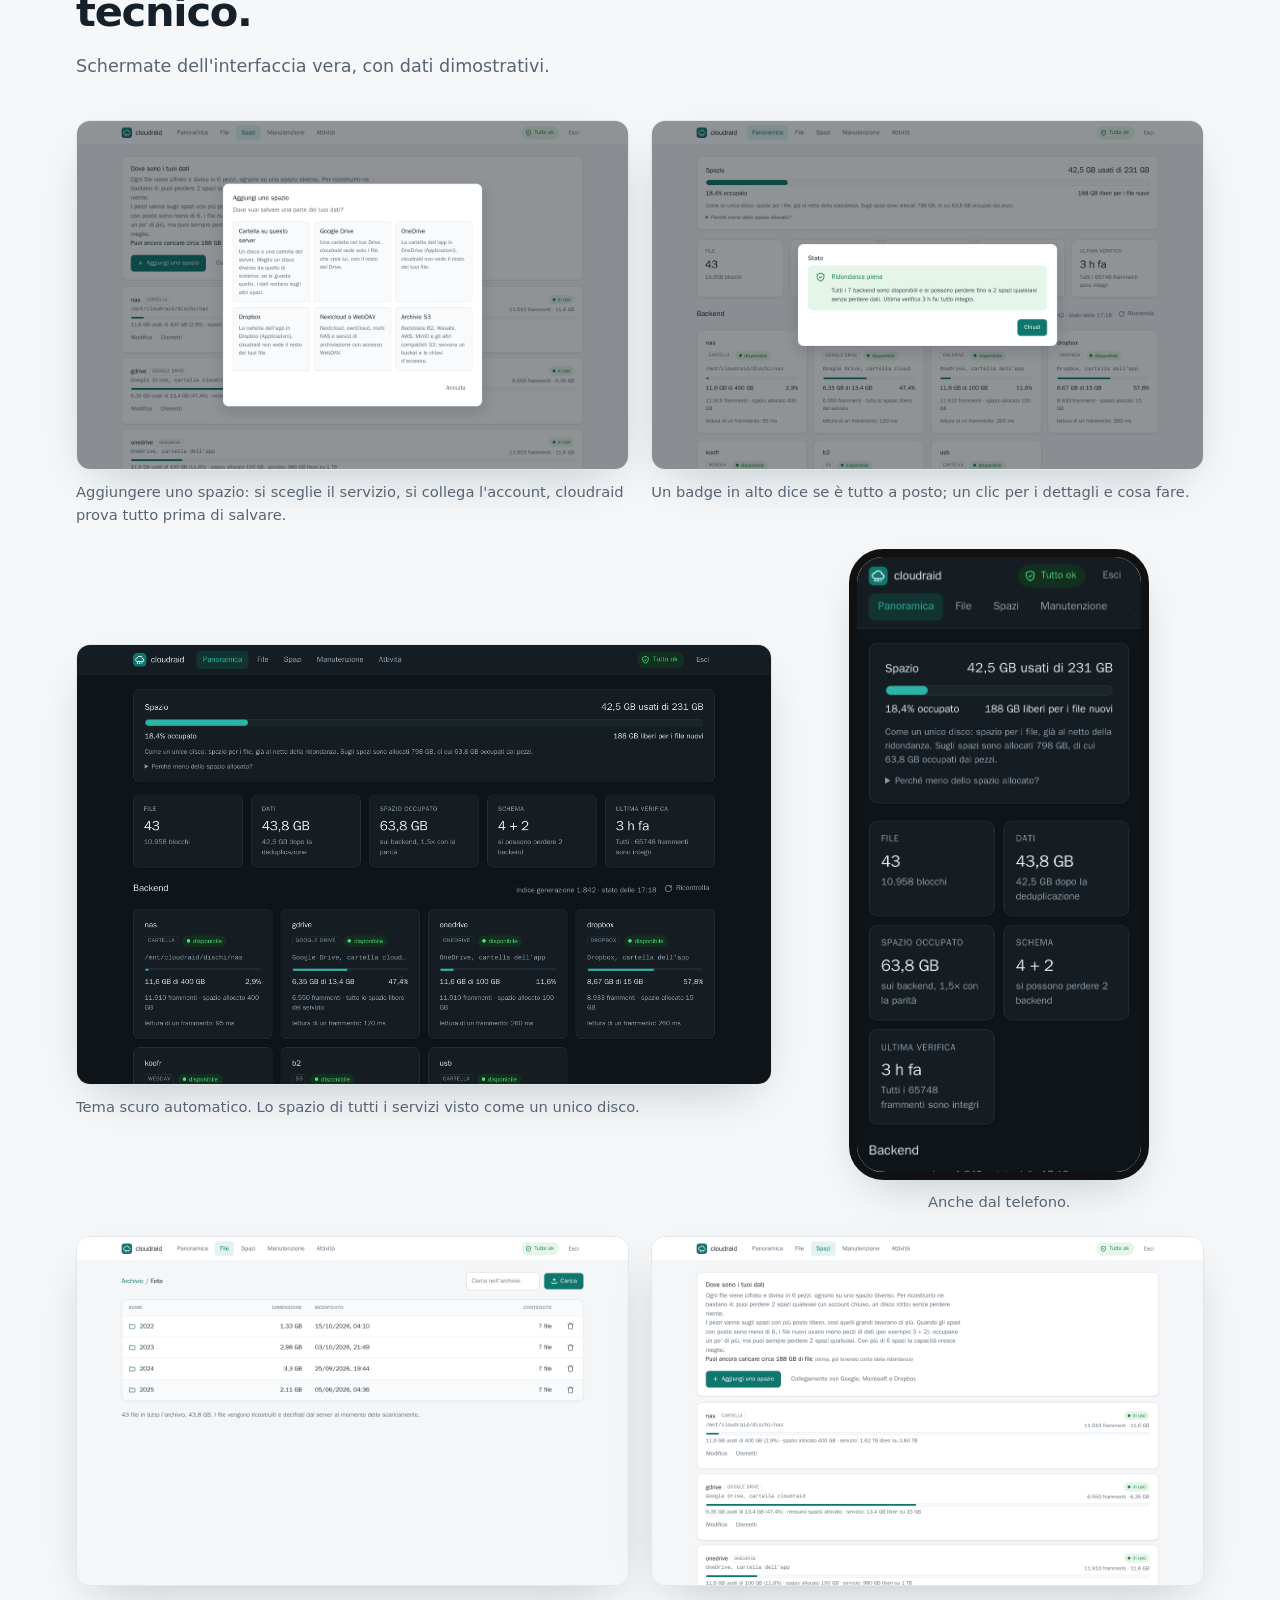
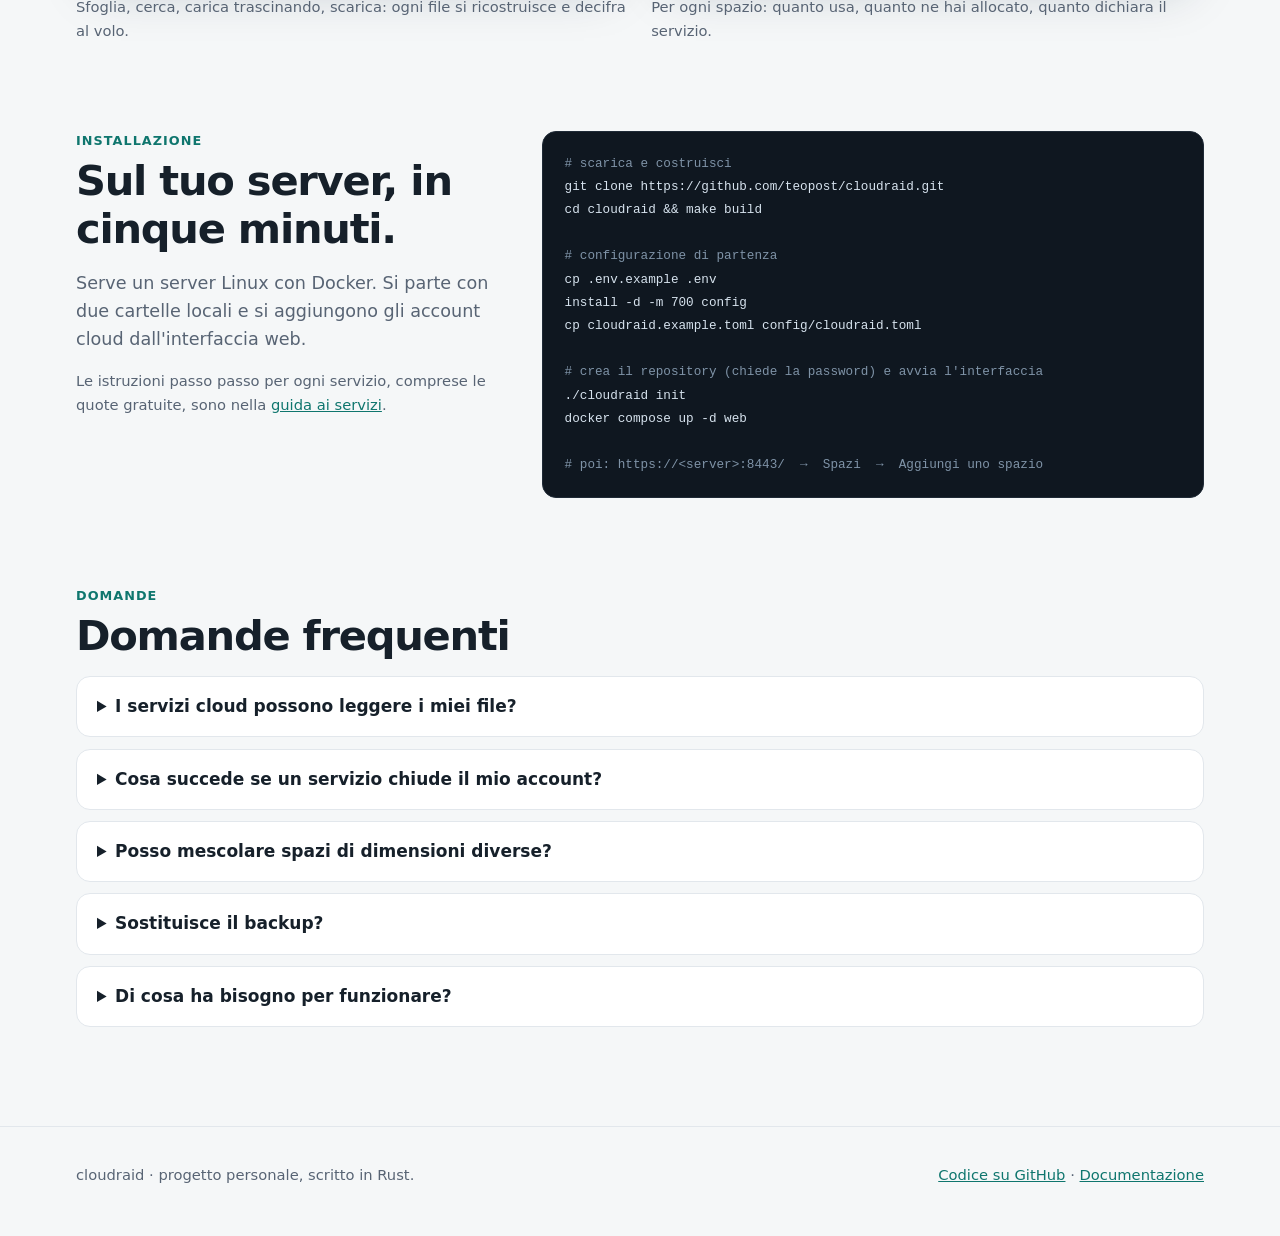
==== commit 5885490e: "Installazione: interfaccia sulla porta 8443 Co-Authored-By: Claude Opus 5.5 <noreply@anthropic.com>" ====
--- a/index.html
+++ b/index.html
@@ -314,7 +314,7 @@
 ./cloudraid init
 docker compose up -d web
 
-<span class="c"># poi: https://&lt;server&gt;/cloudraid/  →  Spazi  →  Aggiungi uno spazio</span></code></pre>
+<span class="c"># poi: https://&lt;server&gt;:8443/  →  Spazi  →  Aggiungi uno spazio</span></code></pre>
   </div>
 </section>
 
